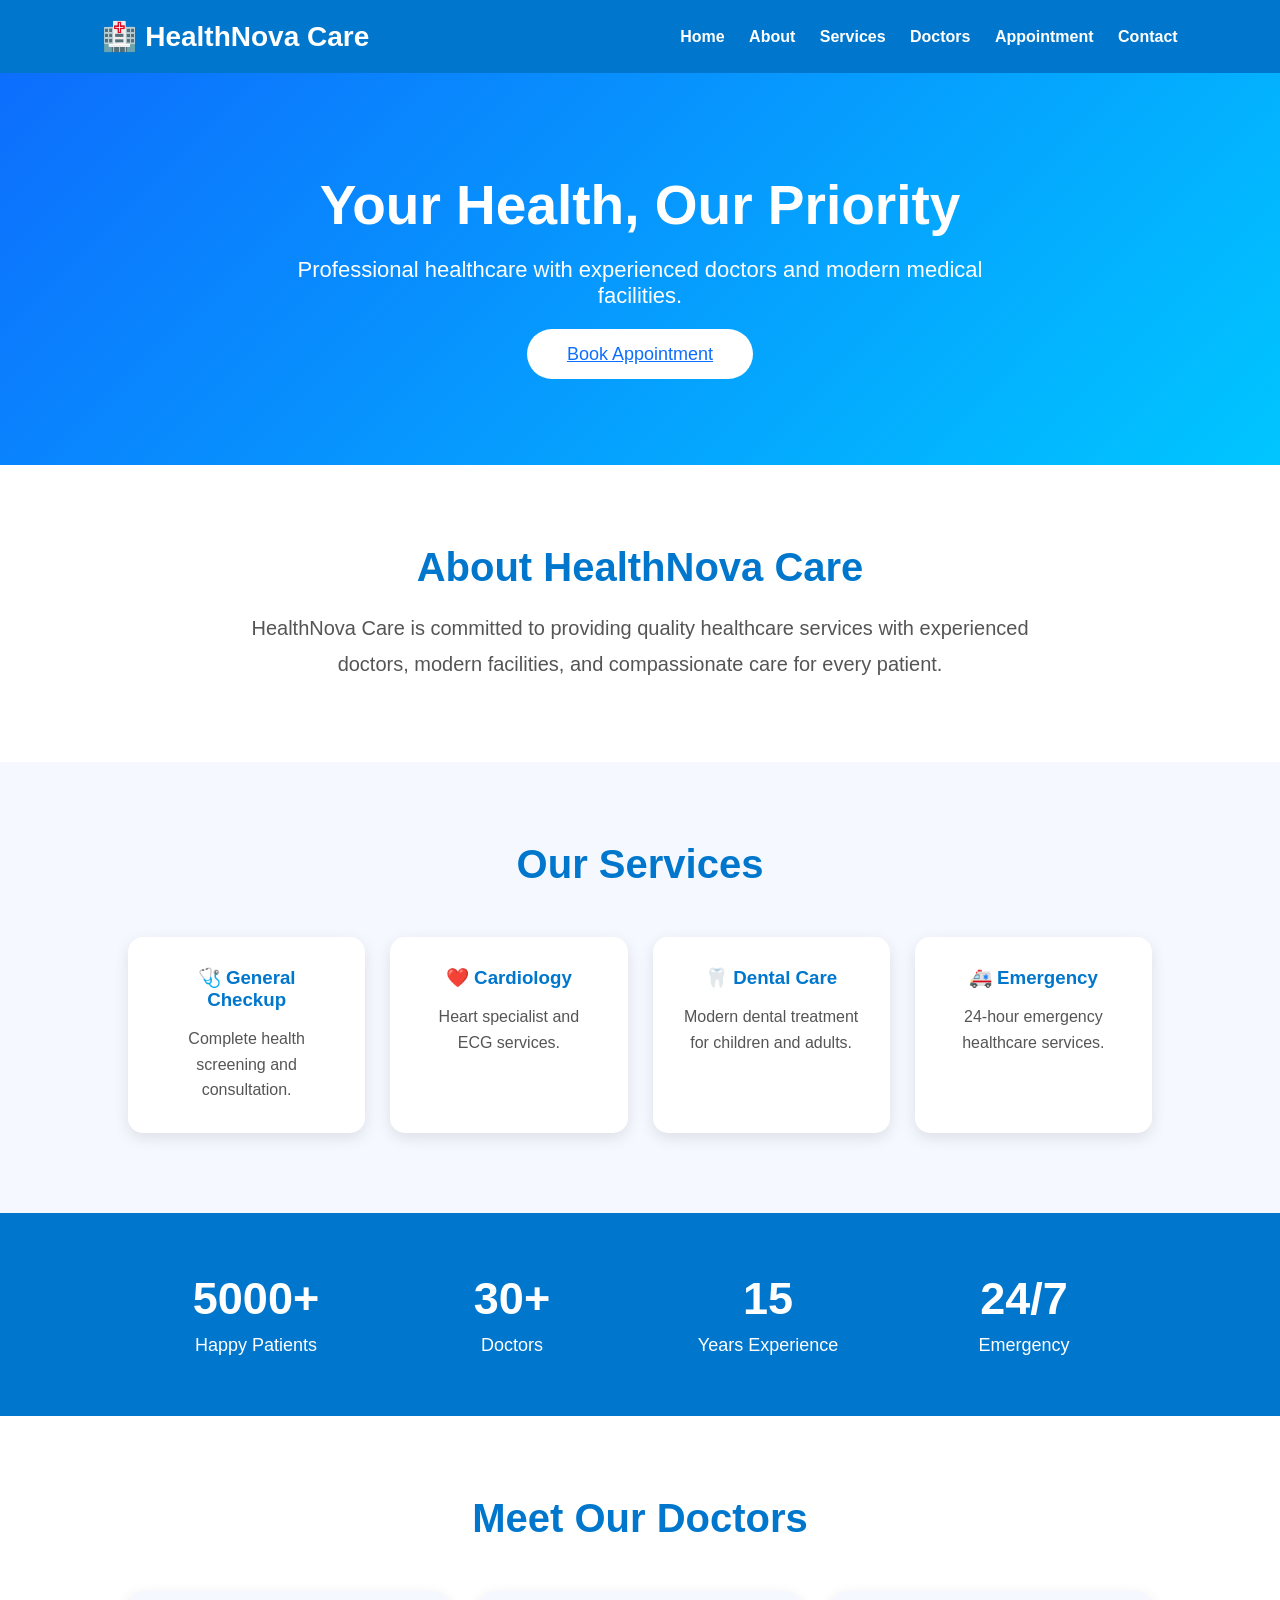
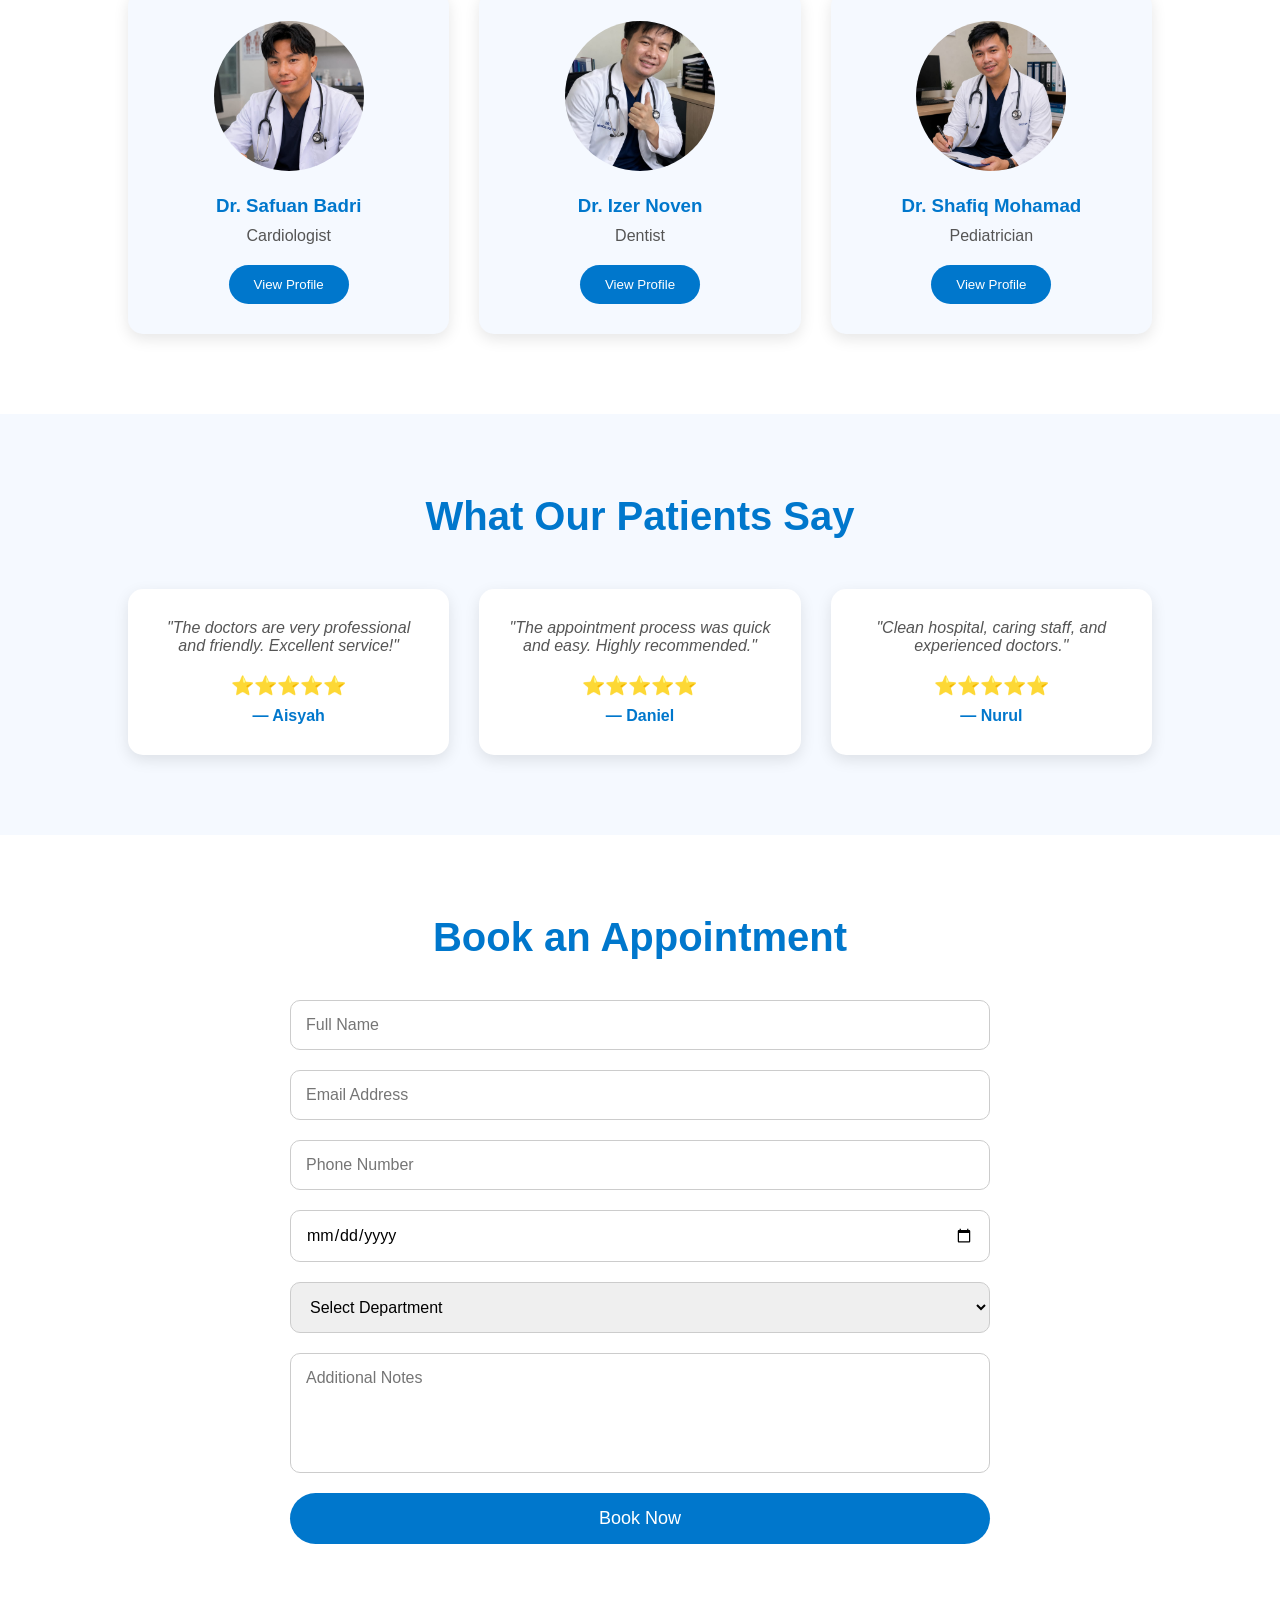
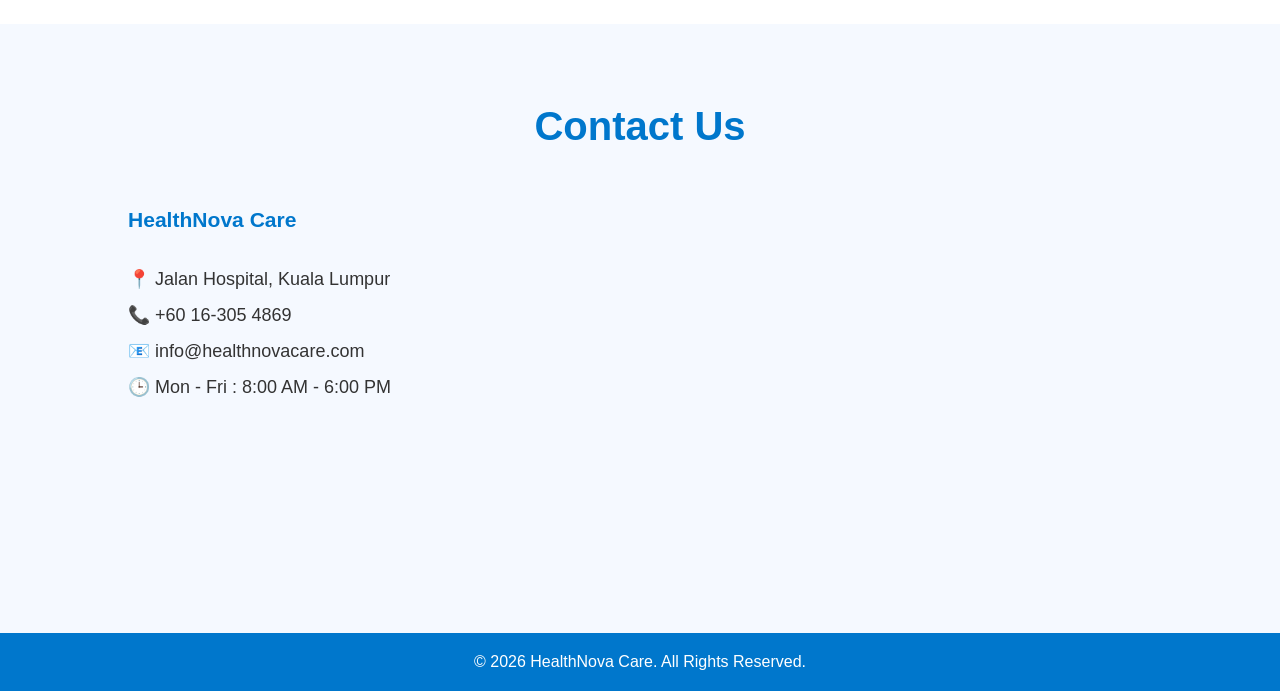
==== index.html @ f7b992b9 "First commit" ====
<!DOCTYPE html>
<html lang="en">
<head>
    <meta charset="UTF-8">
    <meta name="viewport" content="width=device-width, initial-scale=1.0">
    <title>HealthNova Care</title>

    <link rel="stylesheet" href="css/style.css">
</head>
<body>

<header>
    <div class="logo">
        🏥 <span>HealthNova Care</span>
    </div>

    <nav>
   <a href="#home">Home</a>
<a href="#about">About</a>
<a href="#services">Services</a>
<a href="#doctors">Doctors</a>
<a href="#appointment">Appointment</a>
<a href="#contact">Contact</a>
    </nav>
</header>

<section id="home" class="hero fade-in">
    <h1>Your Health, Our Priority</h1>

    <p>
        Professional healthcare with experienced doctors and modern medical facilities.
    </p>

    <a href="#appointment" class="hero-btn">
    Book Appointment
</a>
</section>
<section id="about" class="about fade-in">
    <h2>About HealthNova Care</h2>

    <p>
        HealthNova Care is committed to providing quality healthcare services
        with experienced doctors, modern facilities, and compassionate care
        for every patient.
    </p>
</section>
<section id="services" class="services fade=in">

    <h2>Our Services</h2>

    <div class="service-container">

        <div class="service-card">
            <h3>🩺 General Checkup</h3>
            <p>Complete health screening and consultation.</p>
        </div>

        <div class="service-card">
            <h3>❤️ Cardiology</h3>
            <p>Heart specialist and ECG services.</p>
        </div>

        <div class="service-card">
            <h3>🦷 Dental Care</h3>
            <p>Modern dental treatment for children and adults.</p>
        </div>

        <div class="service-card">
            <h3>🚑 Emergency</h3>
            <p>24-hour emergency healthcare services.</p>
        </div>

    </div>

</section>
<!-- Doctors Section -->
<section class="counter">

    <div>
        <h2>5000+</h2>
        <p>Happy Patients</p>
    </div>

    <div>
        <h2>30+</h2>
        <p>Doctors</p>
    </div>

    <div>
        <h2>15</h2>
        <p>Years Experience</p>
    </div>

    <div>
        <h2>24/7</h2>
        <p>Emergency</p>
    </div>

</section>
<section id="doctors" class="doctors fade-in">

    <h2>Meet Our Doctors</h2>

    <div class="doctor-container">

        <div class="doctor-card">
            <img src="images/doctor1.jpeg" alt="Doctor 1">
            <h3>Dr. Safuan Badri</h3>
            <p>Cardiologist</p>
            <button>View Profile</button>
        </div>

        <div class="doctor-card">
            <img src="images/doctor2.jpeg" alt="Doctor 2">
            <h3>Dr. Izer Noven</h3>
            <p>Dentist</p>
            <button>View Profile</button>
        </div>

        <div class="doctor-card">
            <img src="images/doctor3.jpeg" alt="Doctor 3">
            <h3>Dr. Shafiq Mohamad</h3>
            <p>Pediatrician</p>
            <button>View Profile</button>
        </div>

    </div>

</section>
<section class="testimonials fade-in">

    <h2>What Our Patients Say</h2>

    <div class="testimonial-container">

        <div class="testimonial-card">
            <p>"The doctors are very professional and friendly. Excellent service!"</p>
            <h3>⭐⭐⭐⭐⭐</h3>
            <h4>— Aisyah</h4>
        </div>

        <div class="testimonial-card">
            <p>"The appointment process was quick and easy. Highly recommended."</p>
            <h3>⭐⭐⭐⭐⭐</h3>
            <h4>— Daniel</h4>
        </div>

        <div class="testimonial-card">
            <p>"Clean hospital, caring staff, and experienced doctors."</p>
            <h3>⭐⭐⭐⭐⭐</h3>
            <h4>— Nurul</h4>
        </div>

    </div>

</section>
<section id="appointment" class="appointment fade-in">

    <h2>Book an Appointment</h2>

    <form class="appointment-form">

        <input type="text" placeholder="Full Name" required>

        <input type="email" placeholder="Email Address" required>

        <input type="tel" placeholder="Phone Number" required>

        <input type="date" required>

        <select required>
            <option>Select Department</option>
            <option>Cardiology</option>
            <option>Dental</option>
            <option>Pediatrics</option>
            <option>Emergency</option>
        </select>

        <textarea placeholder="Additional Notes"></textarea>

        <button type="submit">Book Now</button>

    </form>

</section>
<section id="contact" class="contact fade-in">

    <h2>Contact Us</h2>

    <div class="contact-container">

        <div class="contact-info">
            <h3>HealthNova Care</h3>

            <p>📍 Jalan Hospital, Kuala Lumpur</p>

            <p>📞 +60 16-305 4869</p>

            <p>📧 info@healthnovacare.com</p>

            <p>🕒 Mon - Fri : 8:00 AM - 6:00 PM</p>
        </div>

        <div class="contact-map">

            <iframe
            src="https://www.google.com/maps?q=Hospital+Kuala+Lumpur&output=embed"
            width="100%"
            height="300"
            style="border:0;"
            allowfullscreen=""
            loading="lazy">
            </iframe>

        </div>

    </div>

</section>
<footer>
    <p>&copy; 2026 HealthNova Care. All Rights Reserved.</p>
</footer>
<button id="topBtn" onclick="topFunction()">↑</button>
<script src="js/script.js"></script>

</body>
</html>
---- css/style.css ----
*{
    margin:0;
    padding:0;
    box-sizing:border-box;
    font-family:Arial, Helvetica, sans-serif;
}

body{
    background:#f5f9ff;
    color:#333;
}

header{
    background:#0077cc;
    color:white;
    display:flex;
    justify-content:space-between;
    align-items:center;
    padding:20px 8%;
    position:sticky;
    top:0;
}

.logo{
    font-size:28px;
    font-weight:bold;
}

nav a{
    color:white;
    text-decoration:none;
    margin-left:20px;
    font-weight:bold;
    transition:.3s;
}

nav a:hover{
    color:#ffe082;
}

.hero{
    text-align:center;
    padding:100px 20px;
    background:linear-gradient(135deg,#0d6efd,#00c6ff);
    color:white;
}

.hero h1{
    font-size:55px;
    margin-bottom:20px;
}

.hero p{
    font-size:22px;
    max-width:700px;
    margin:auto;
    margin-bottom:35px;
}

.hero-btn{
    padding:15px 40px;
    border:none;
    border-radius:50px;
    background:white;
    color:#0d6efd;
    font-size:18px;
    cursor:pointer;
    transition:.3s;
}

.hero-btn:hover{
    background:#ffe082;
}

.about{
    padding:80px 10%;
    text-align:center;
    background:#fff;
}

.about h2{
    font-size:40px;
    color:#0077cc;
    margin-bottom:20px;
}

.about p{
    font-size:20px;
    max-width:800px;
    margin:auto;
    line-height:1.8;
    color:#555;
}
/* Services Section */
.services{
    padding:80px 10%;
    background:#f5f9ff;
    text-align:center;
}

.services h2{
    font-size:40px;
    color:#0077cc;
    margin-bottom:50px;
}

.service-container{
    display:grid;
    grid-template-columns: repeat(4, 1fr);
    gap:25px;
}

.service-card{
    background:white;
    padding:30px;
    border-radius:15px;
    box-shadow:0 5px 15px rgba(0,0,0,0.1);
    transition:.3s;
}

.service-card:hover{
    transform:translateY(-10px);
}

.service-card h3{
    color:#0077cc;
    margin-bottom:15px;
}

.service-card p{
    color:#555;
    line-height:1.6;
}
/* Doctors Section */

.doctors{
    padding:80px 10%;
    background:white;
    text-align:center;
}

.doctors h2{
    font-size:40px;
    color:#0077cc;
    margin-bottom:50px;
}

.doctor-container{
    display:grid;
    grid-template-columns:repeat(auto-fit,minmax(280px,1fr));
    gap:30px;
}

.doctor-card{
    background:#f5f9ff;
    padding:30px;
    border-radius:15px;
    box-shadow:0 5px 15px rgba(0,0,0,0.1);
    transition:.3s;
}

.doctor-card:hover{
    transform:translateY(-10px);
}

.doctor-card img{
    width:150px;
    height:150px;
    border-radius:50%;
    object-fit:cover;
    margin-bottom:20px;
}

.doctor-card h3{
    color:#0077cc;
    margin-bottom:10px;
}

.doctor-card p{
    color:#555;
    margin-bottom:20px;
}

.doctor-card button{
    background:#0077cc;
    color:white;
    border:none;
    padding:12px 25px;
    border-radius:30px;
    cursor:pointer;
}

.doctor-card button:hover{
    background:#005fa3;
}
/* Appointment Section */

.appointment{
    padding:80px 10%;
    background:#ffffff;
    text-align:center;
}

.appointment h2{
    font-size:40px;
    color:#0077cc;
    margin-bottom:40px;
}

.appointment-form{
    max-width:700px;
    margin:auto;
    display:flex;
    flex-direction:column;
    gap:20px;
}

.appointment-form input,
.appointment-form select,
.appointment-form textarea{
    padding:15px;
    border:1px solid #ccc;
    border-radius:10px;
    font-size:16px;
}

.appointment-form textarea{
    height:120px;
    resize:none;
}

.appointment-form button{
    background:#0077cc;
    color:white;
    border:none;
    padding:15px;
    font-size:18px;
    border-radius:30px;
    cursor:pointer;
    transition:.3s;
}

.appointment-form button:hover{
    background:#005fa3;
}
/* Contact Section */

.contact{
    padding:80px 10%;
    background:#f5f9ff;
}

.contact h2{
    text-align:center;
    font-size:40px;
    color:#0077cc;
    margin-bottom:50px;
}

.contact-container{
    display:grid;
    grid-template-columns:1fr 1fr;
    gap:40px;
}

.contact-info{
    font-size:18px;
    line-height:2;
}

.contact-info h3{
    color:#0077cc;
    margin-bottom:20px;
}

.contact-map iframe{
    border-radius:15px;
    width:100%;
    height:350px;
}
/* Footer */

footer{
    background:#0077cc;
    color:white;
    text-align:center;
    padding:20px;
    font-size:16px;
}
/* Back To Top */

#topBtn{
    display:none;
    position:fixed;
    bottom:20px;
    right:20px;
    z-index:99;
    border:none;
    outline:none;
    background:#0077cc;
    color:white;
    cursor:pointer;
    padding:15px 18px;
    border-radius:50%;
    font-size:22px;
    box-shadow:0 5px 15px rgba(0,0,0,.3);
}

#topBtn:hover{
    background:#005fa3;
}
/* Fade Animation */
.fade-in{
    opacity:0;
    transform:translateY(50px);
    transition:all 1s ease;
}

.fade-in.show{
    opacity:1;
    transform:translateY(0);
}
/* Counter */
.counter{
    display:grid;
    grid-template-columns:repeat(4,1fr);
    background:#0077cc;
    color:white;
    padding:60px 10%;
    text-align:center;
}

.counter h2{
    font-size:45px;
    margin-bottom:10px;
}

.counter p{
    font-size:18px;
}
.counter div{
    transition:0.3s;
}

.counter div:hover{
    transform:translateY(-10px);
}
/* Testimonials */

.testimonials{
    padding:80px 10%;
    text-align:center;
    background:#f5f9ff;
}

.testimonials h2{
    font-size:40px;
    color:#0077cc;
    margin-bottom:50px;
}

.testimonial-container{
    display:grid;
    grid-template-columns:repeat(auto-fit,minmax(280px,1fr));
    gap:30px;
}

.testimonial-card{
    background:white;
    padding:30px;
    border-radius:15px;
    box-shadow:0 5px 15px rgba(0,0,0,.1);
    transition:.3s;
}

.testimonial-card:hover{
    transform:translateY(-10px);
}

.testimonial-card p{
    color:#555;
    font-style:italic;
    margin-bottom:20px;
}

.testimonial-card h3{
    color:#f4b400;
    margin-bottom:10px;
}

.testimonial-card h4{
    color:#0077cc;
}
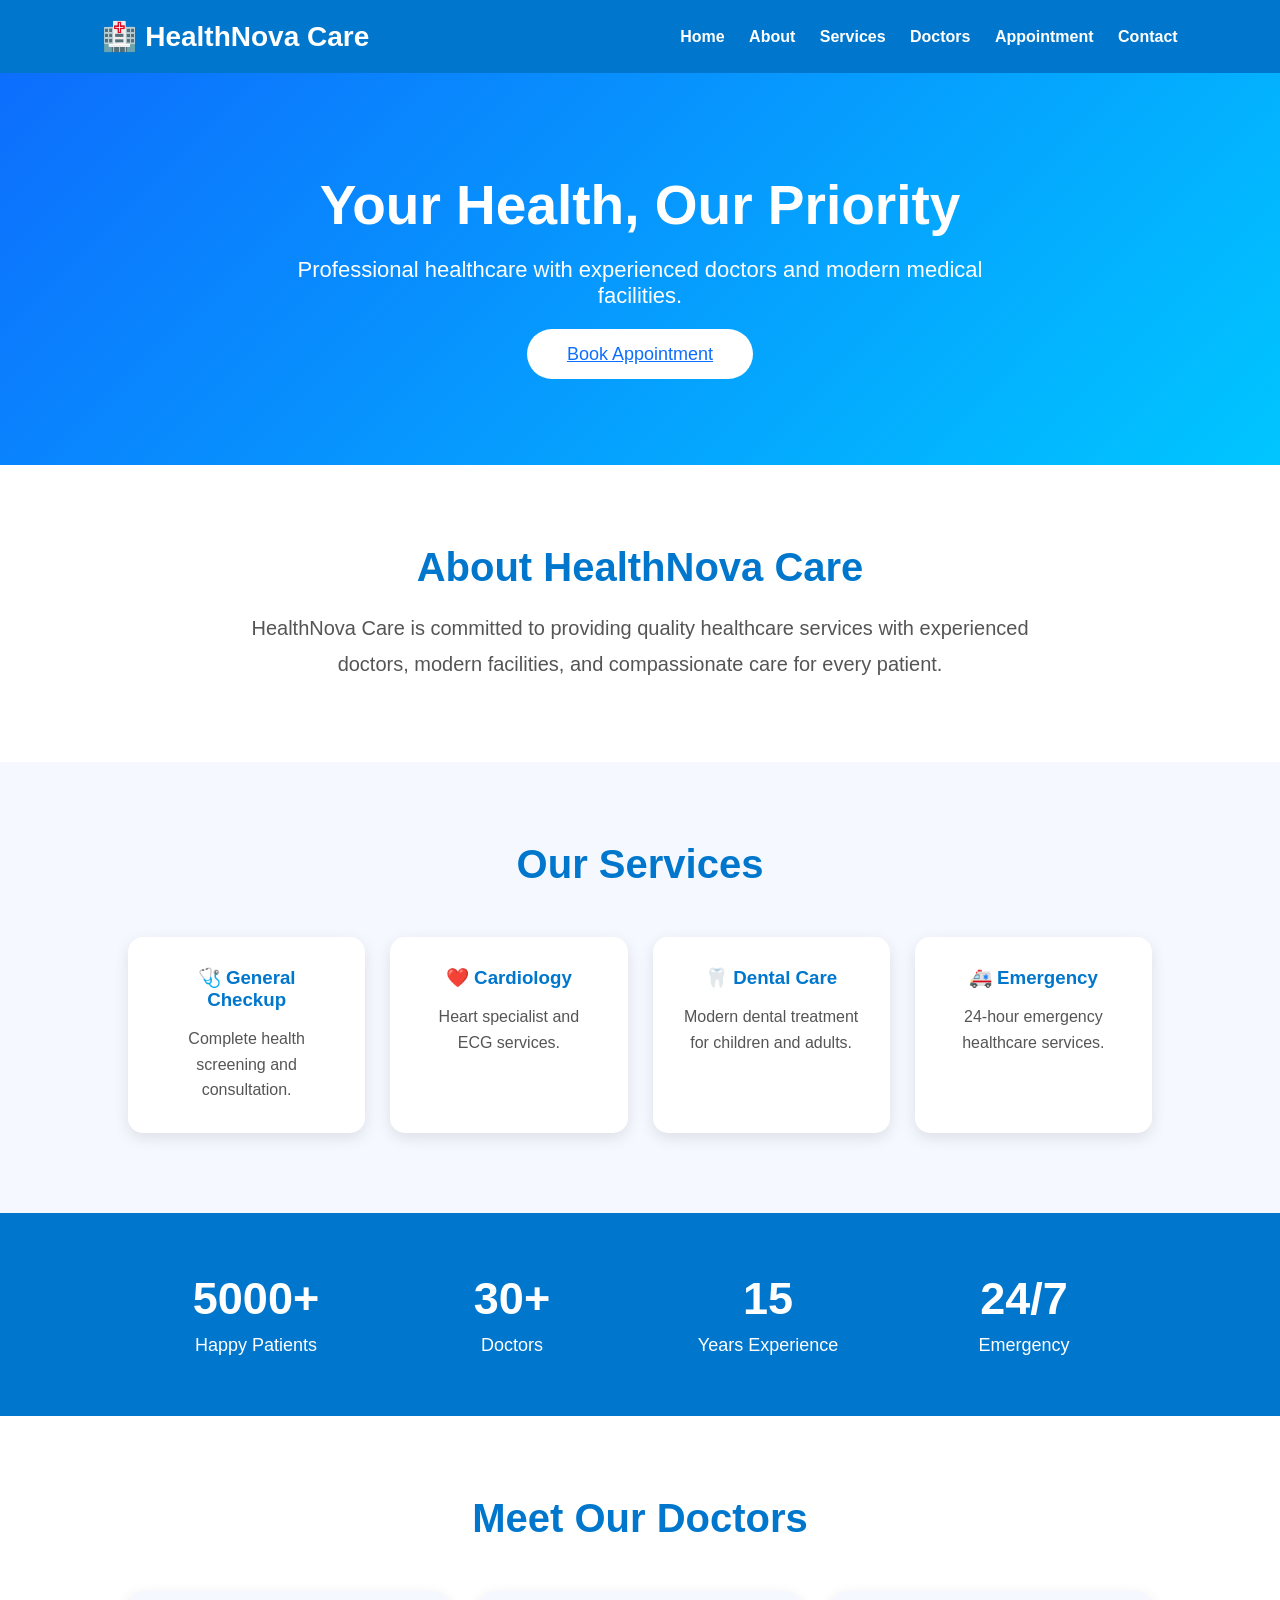
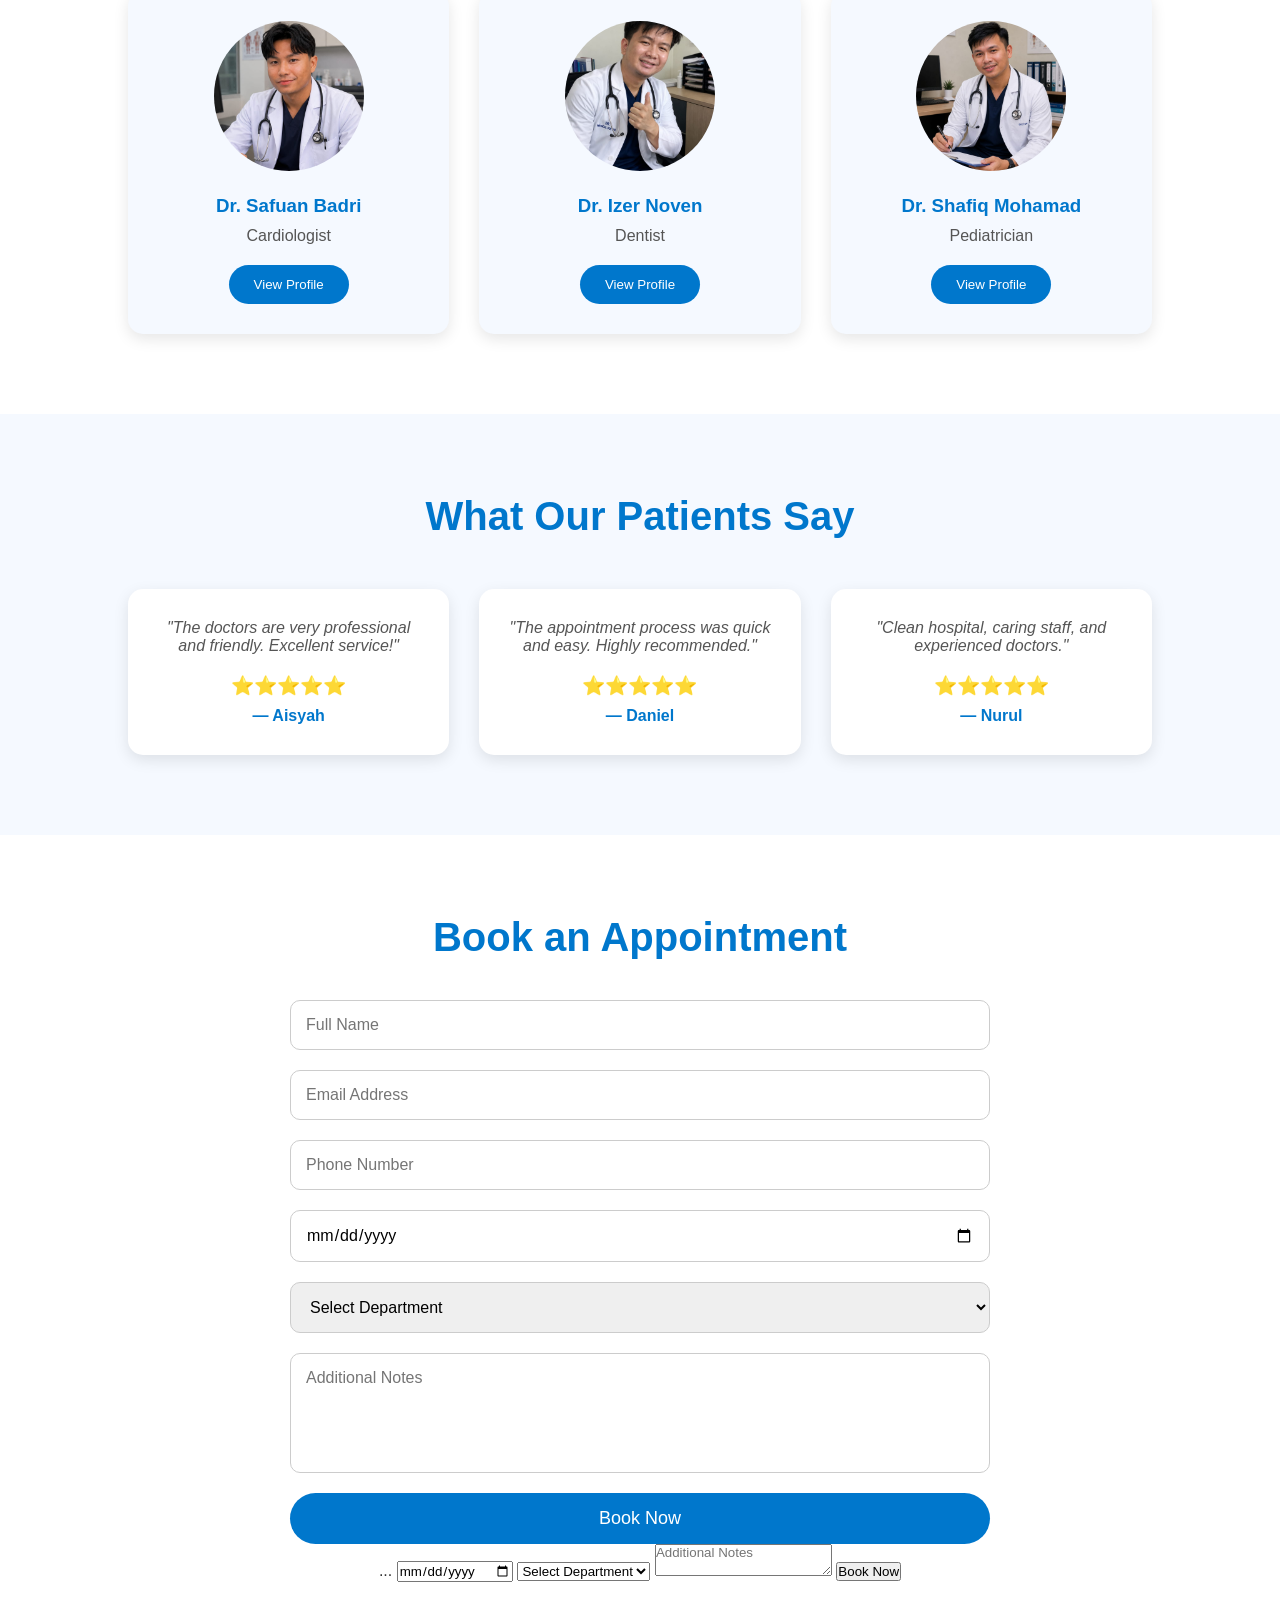
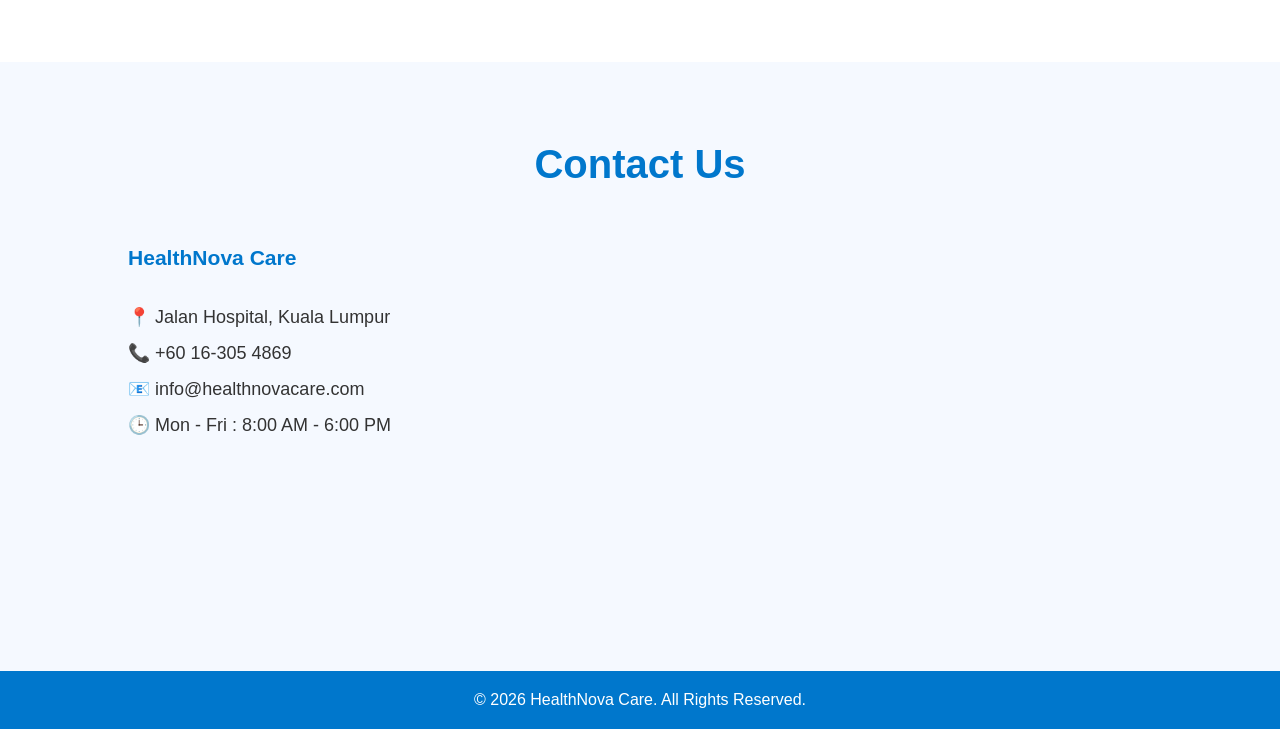
==== commit 4ff2c1bf: "Add Web3Forms" ====
--- a/index.html
+++ b/index.html
@@ -158,13 +158,33 @@
 
     <h2>Book an Appointment</h2>
 
-    <form class="appointment-form">
-
-        <input type="text" placeholder="Full Name" required>
-
-        <input type="email" placeholder="Email Address" required>
-
-        <input type="tel" placeholder="Phone Number" required>
+<form class="appointment-form" action="https://api.web3forms.com/submit" method="POST">
+
+    <!-- Web3Forms Access Key -->
+    <input type="hidden" name="access_key" value="ce529780-90cf-461e-9947-9871ce0151ef">
+
+    <input type="text" name="name" placeholder="Full Name" required>
+
+    <input type="email" name="email" placeholder="Email Address" required>
+
+    <input type="tel" name="phone" placeholder="Phone Number" required>
+
+    <input type="date" name="date" required>
+
+    <select name="department" required>
+        <option value="">Select Department</option>
+        <option value="Cardiology">Cardiology</option>
+        <option value="Dental">Dental</option>
+        <option value="Pediatrics">Pediatrics</option>
+        <option value="Emergency">Emergency</option>
+    </select>
+
+    <textarea name="notes" placeholder="Additional Notes"></textarea>
+
+    <button type="submit">Book Now</button>
+
+</form>
+...
 
         <input type="date" required>
 
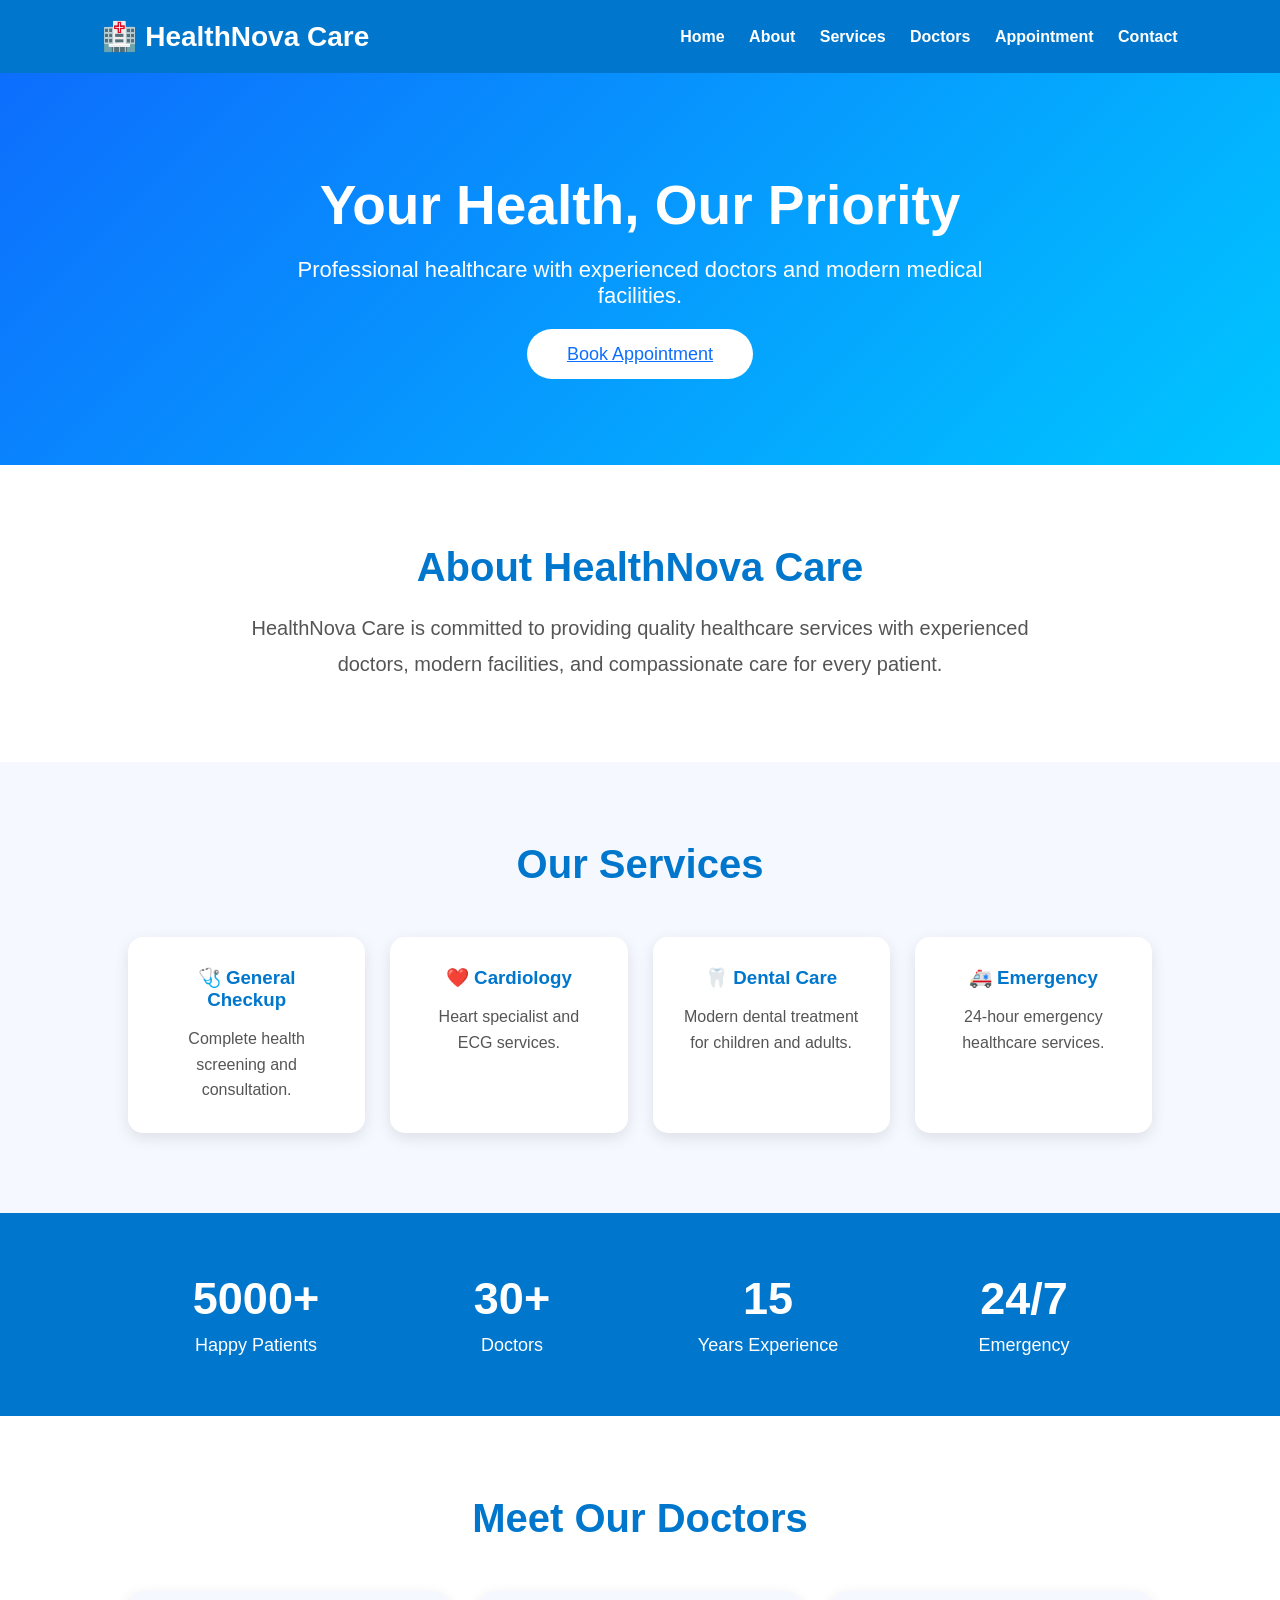
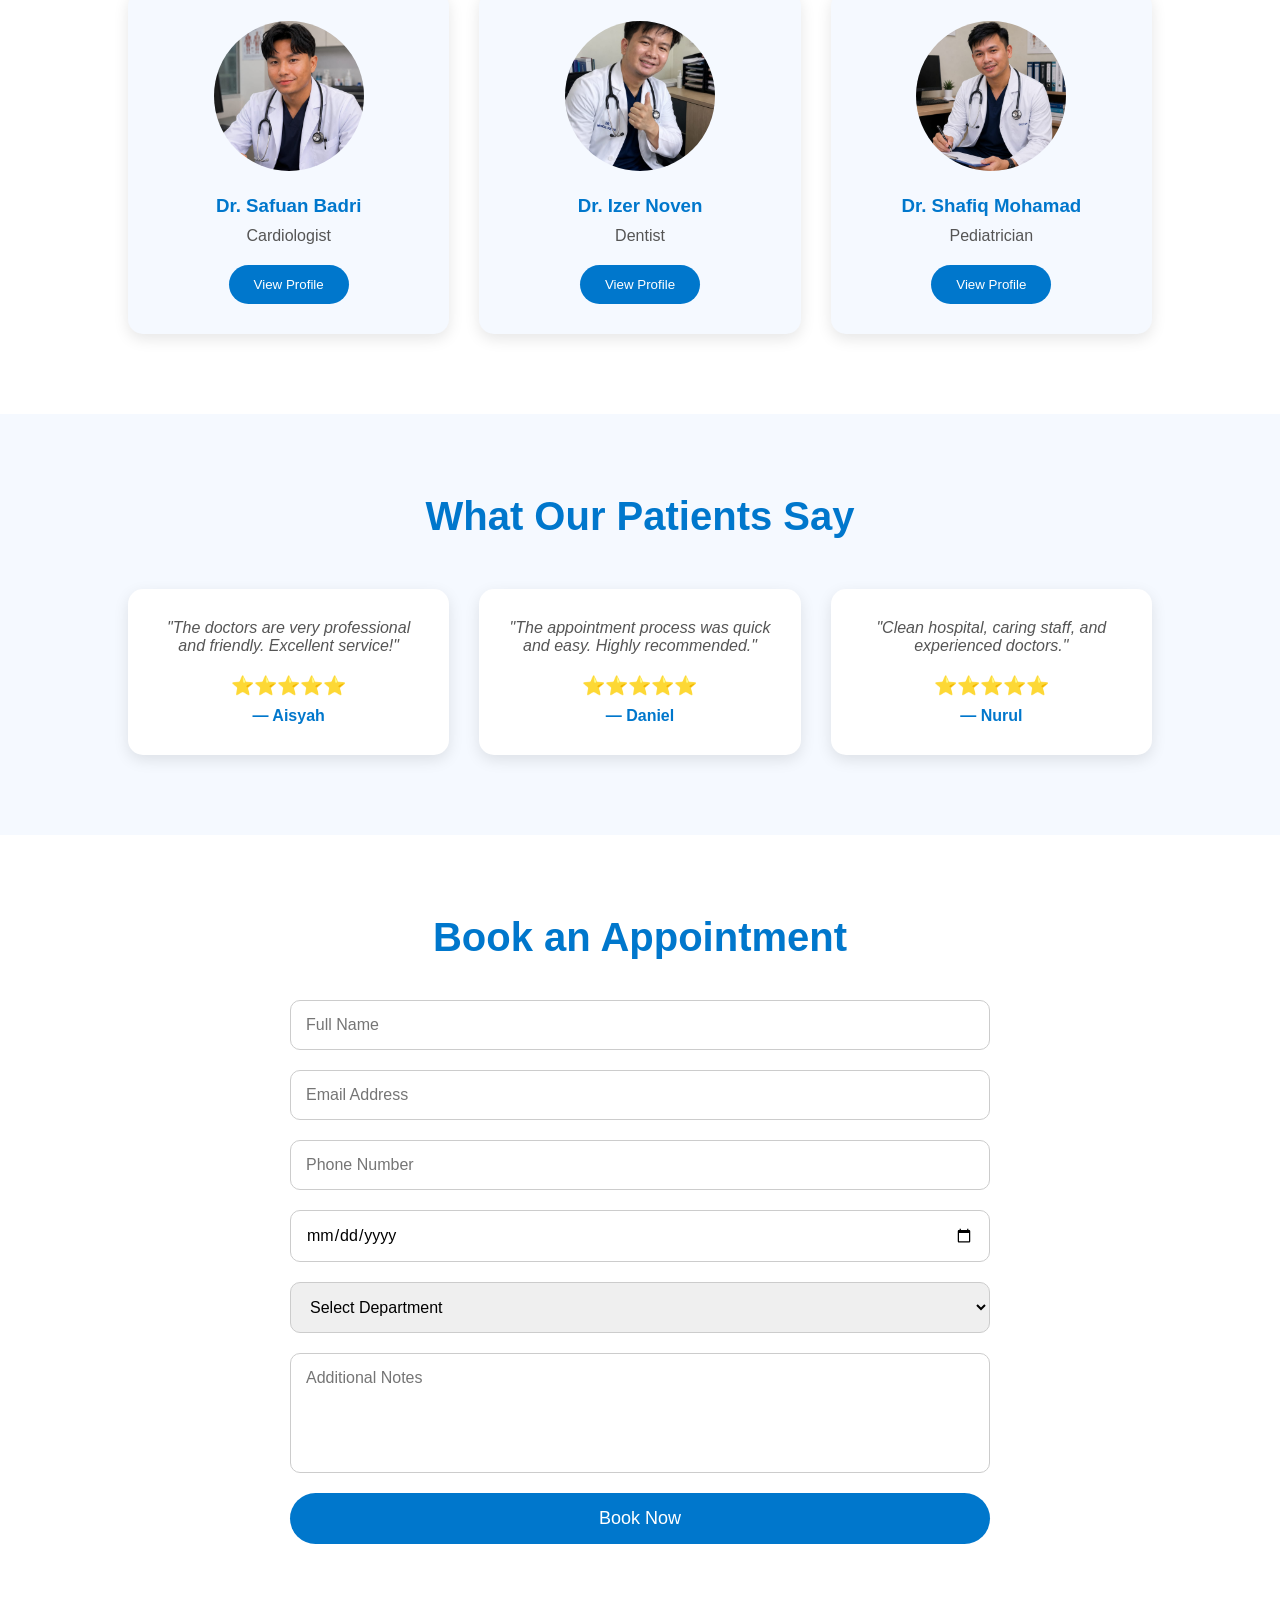
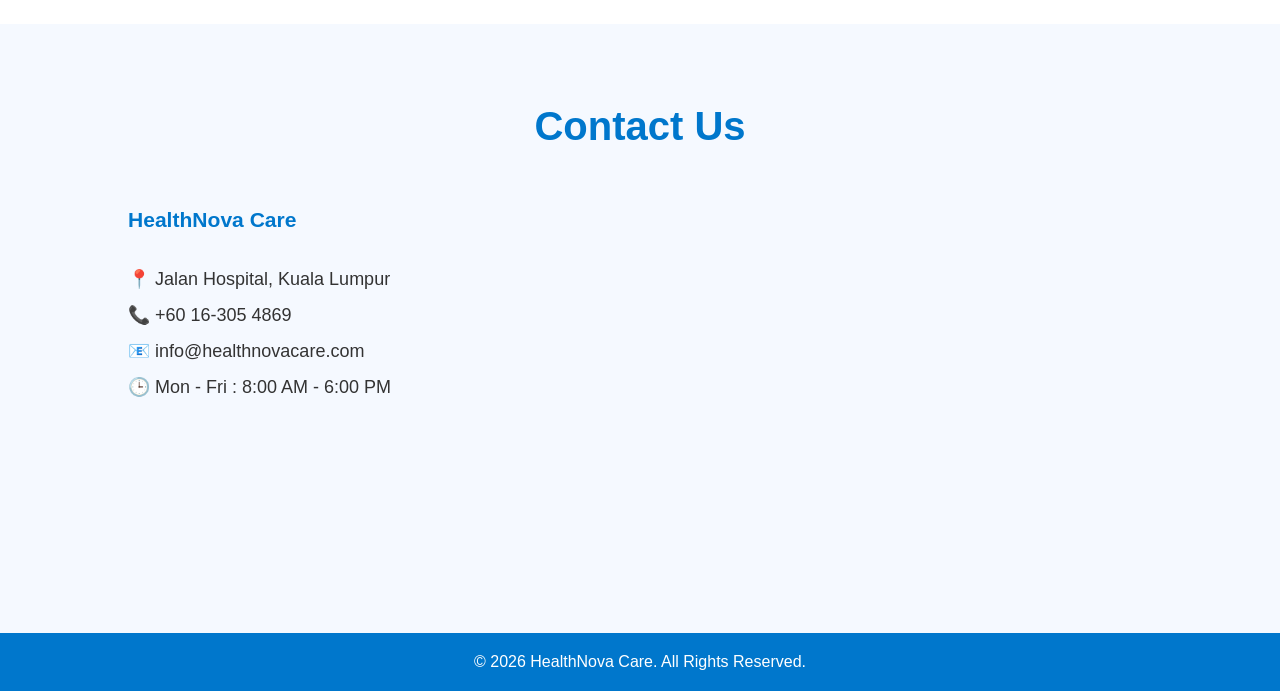
==== commit c67293c2: "Fix Web3Forms" ====
--- a/index.html
+++ b/index.html
@@ -184,23 +184,7 @@
     <button type="submit">Book Now</button>
 
 </form>
-...
-
-        <input type="date" required>
-
-        <select required>
-            <option>Select Department</option>
-            <option>Cardiology</option>
-            <option>Dental</option>
-            <option>Pediatrics</option>
-            <option>Emergency</option>
-        </select>
-
-        <textarea placeholder="Additional Notes"></textarea>
-
-        <button type="submit">Book Now</button>
-
-    </form>
+
 
 </section>
 <section id="contact" class="contact fade-in">
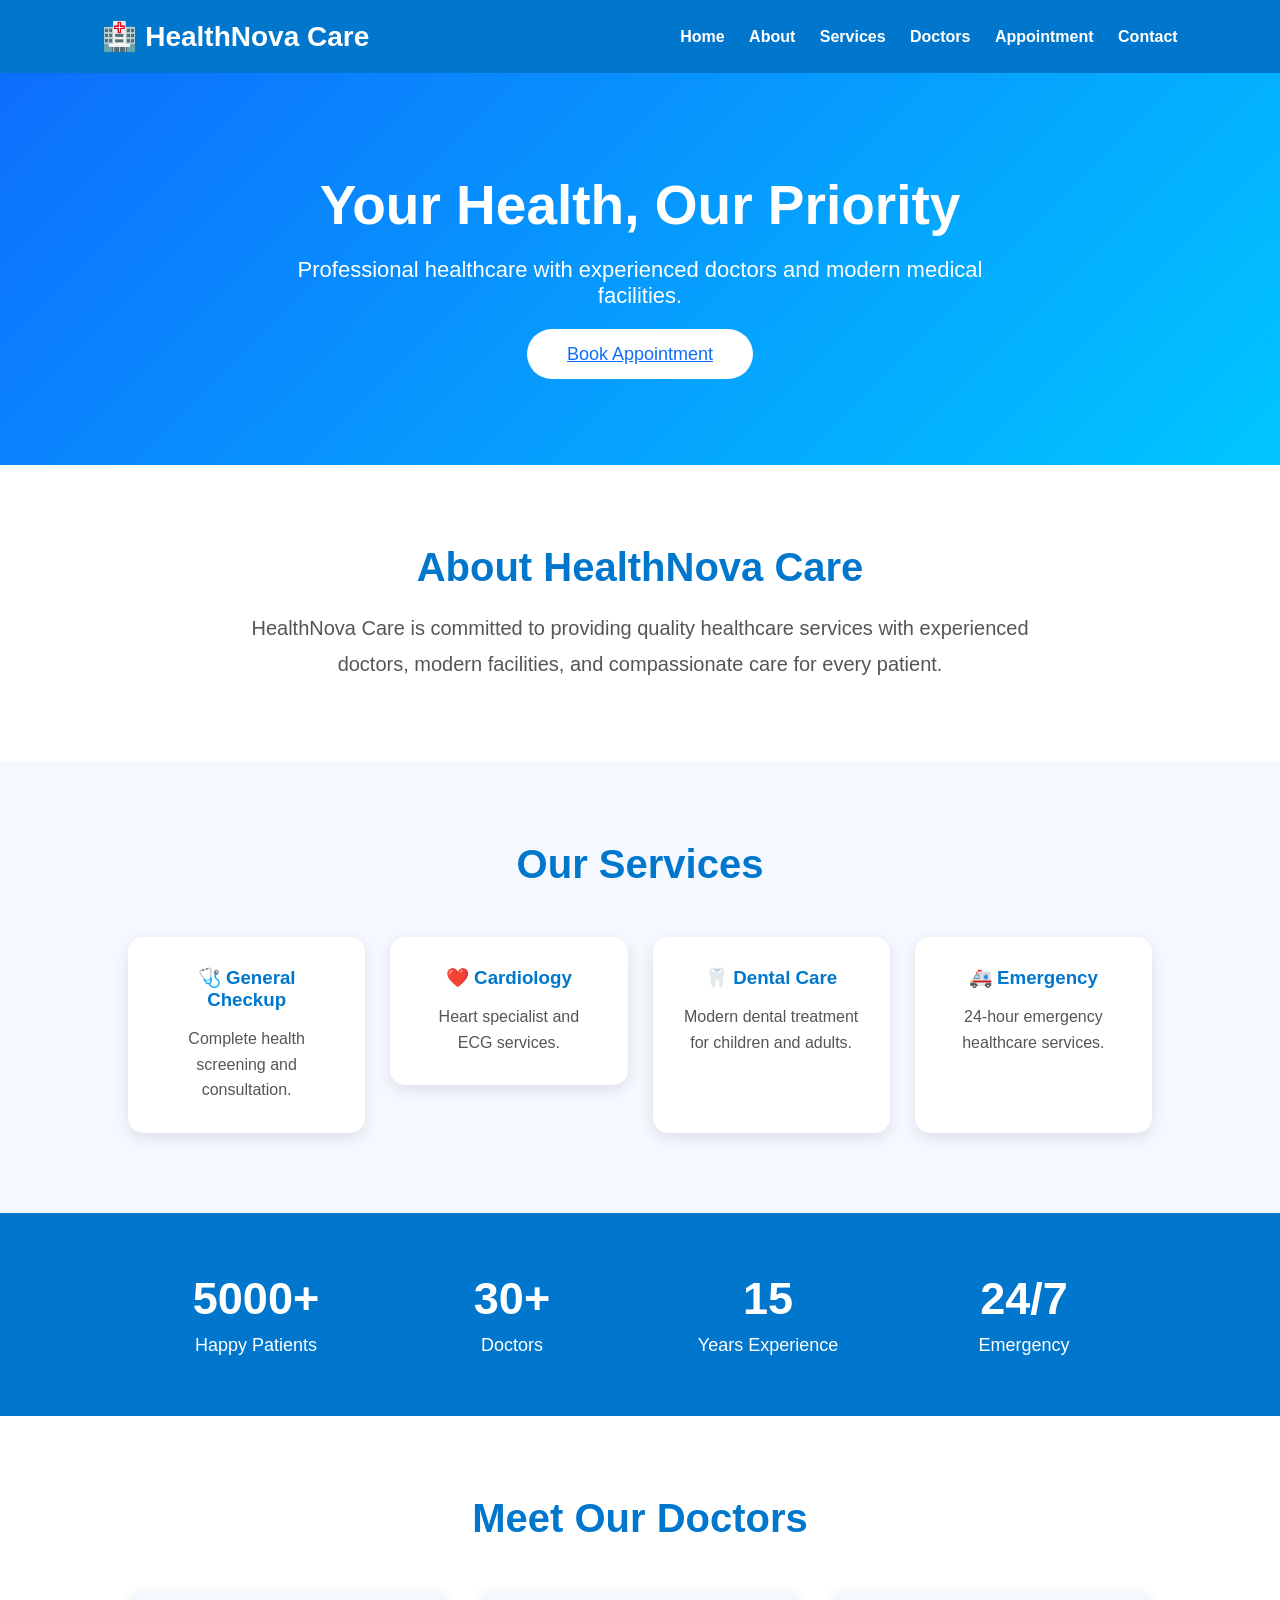
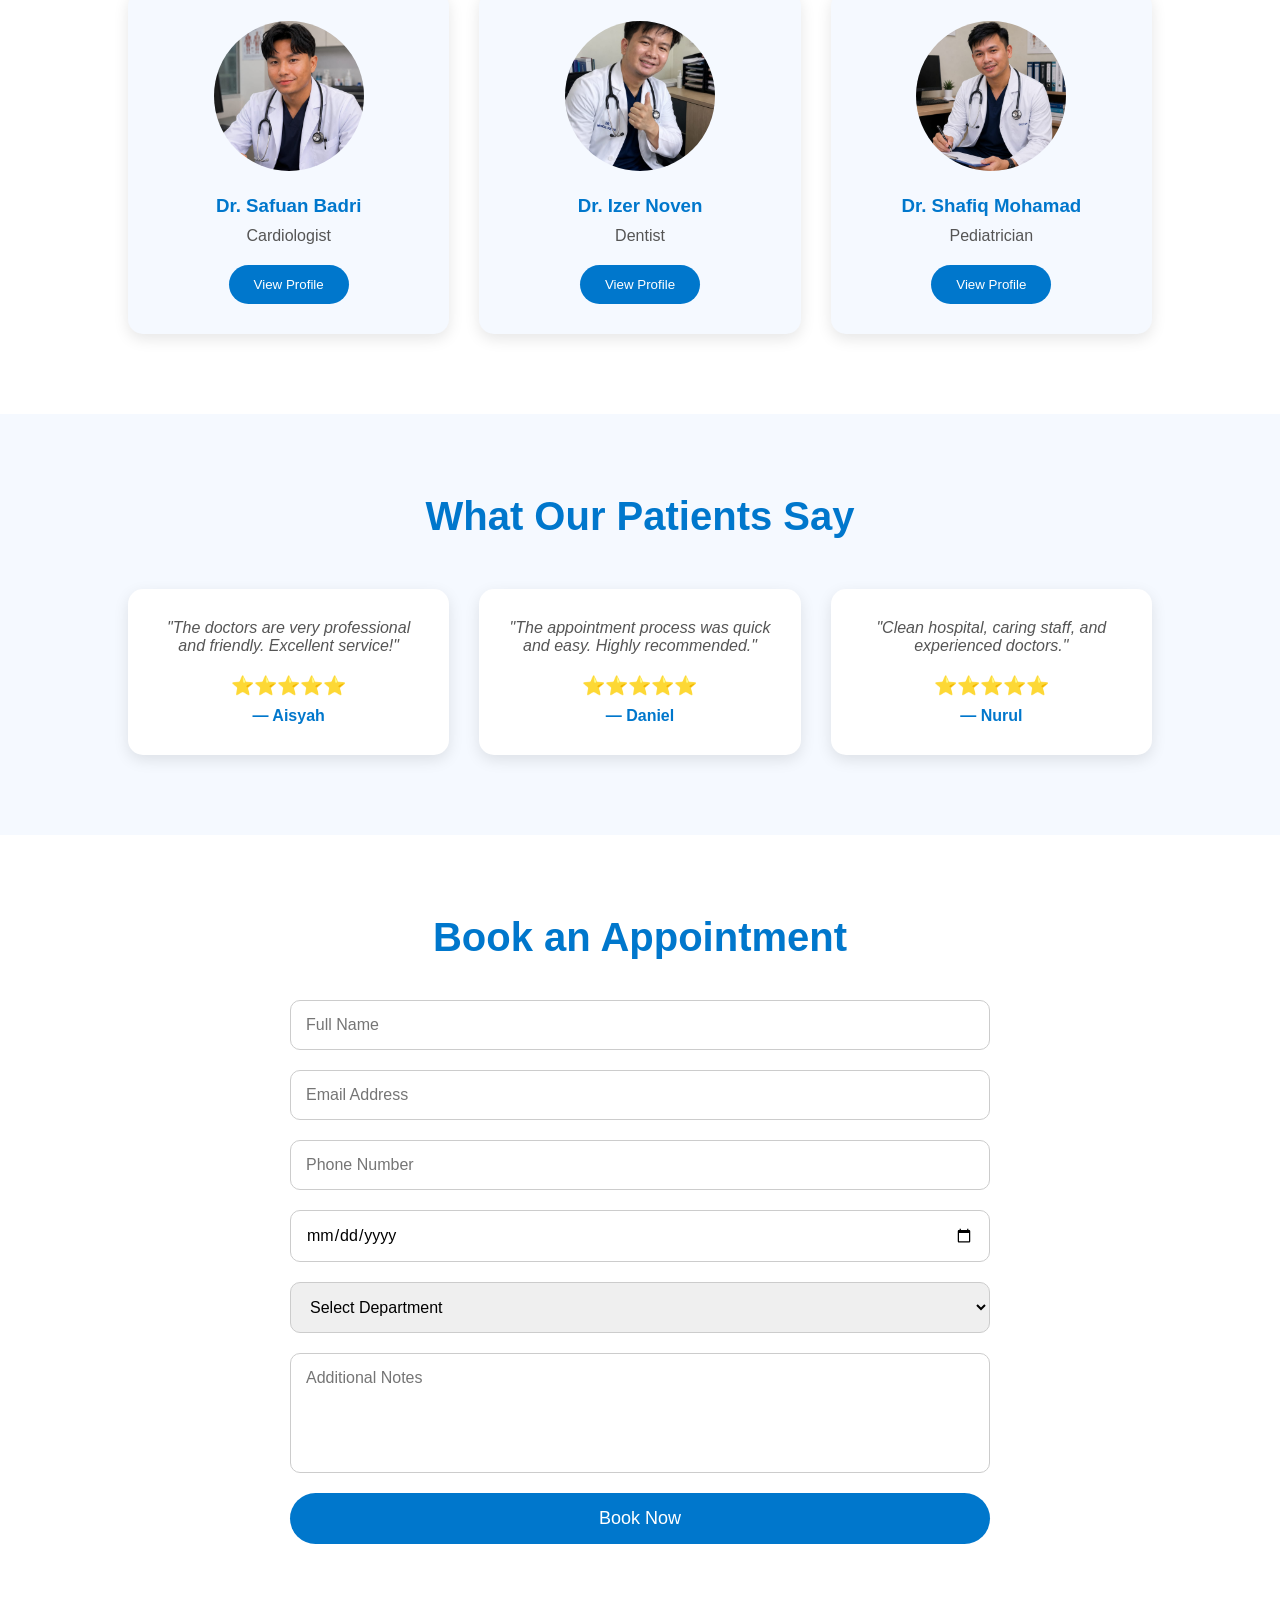
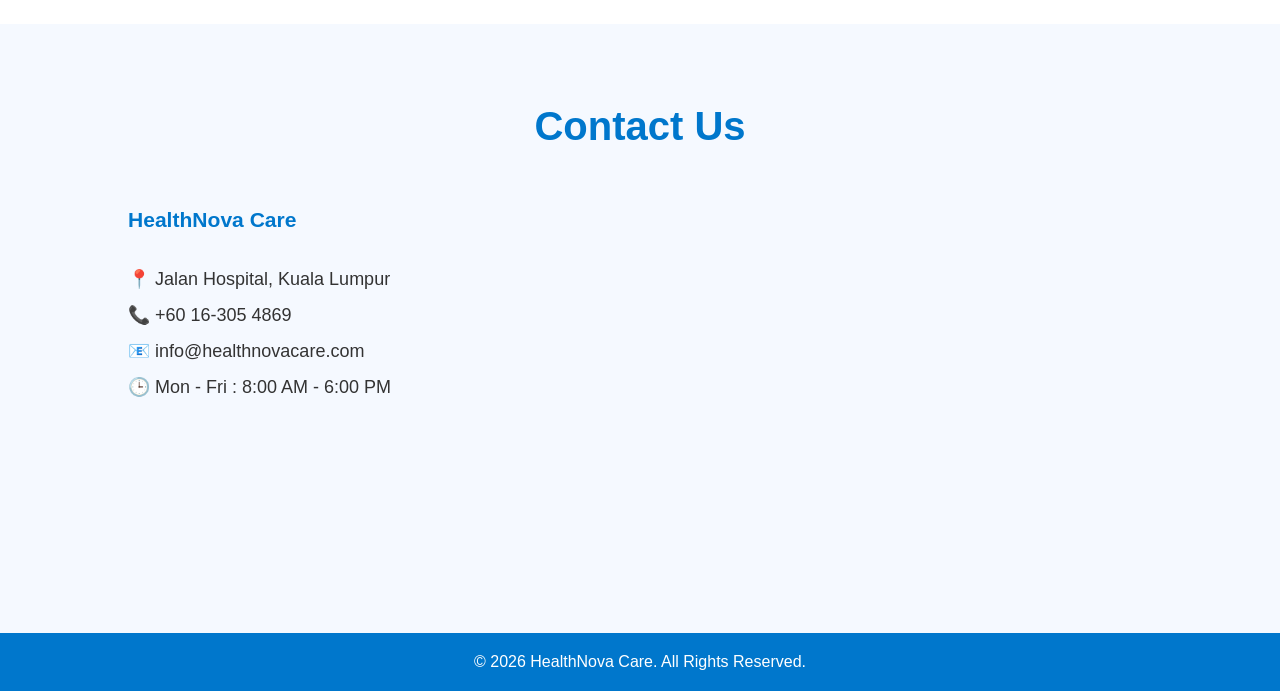
==== commit 7c785fc4: "Add cardiology link" ====
--- a/index.html
+++ b/index.html
@@ -55,10 +55,12 @@
             <p>Complete health screening and consultation.</p>
         </div>
 
-        <div class="service-card">
-            <h3>❤️ Cardiology</h3>
-            <p>Heart specialist and ECG services.</p>
-        </div>
+        <a href="cardiology.html" style="text-decoration: none; color: inherit;">
+    <div class="service-card">
+        <h3>❤️ Cardiology</h3>
+        <p>Heart specialist and ECG services.</p>
+    </div>
+</a>
 
         <div class="service-card">
             <h3>🦷 Dental Care</h3>
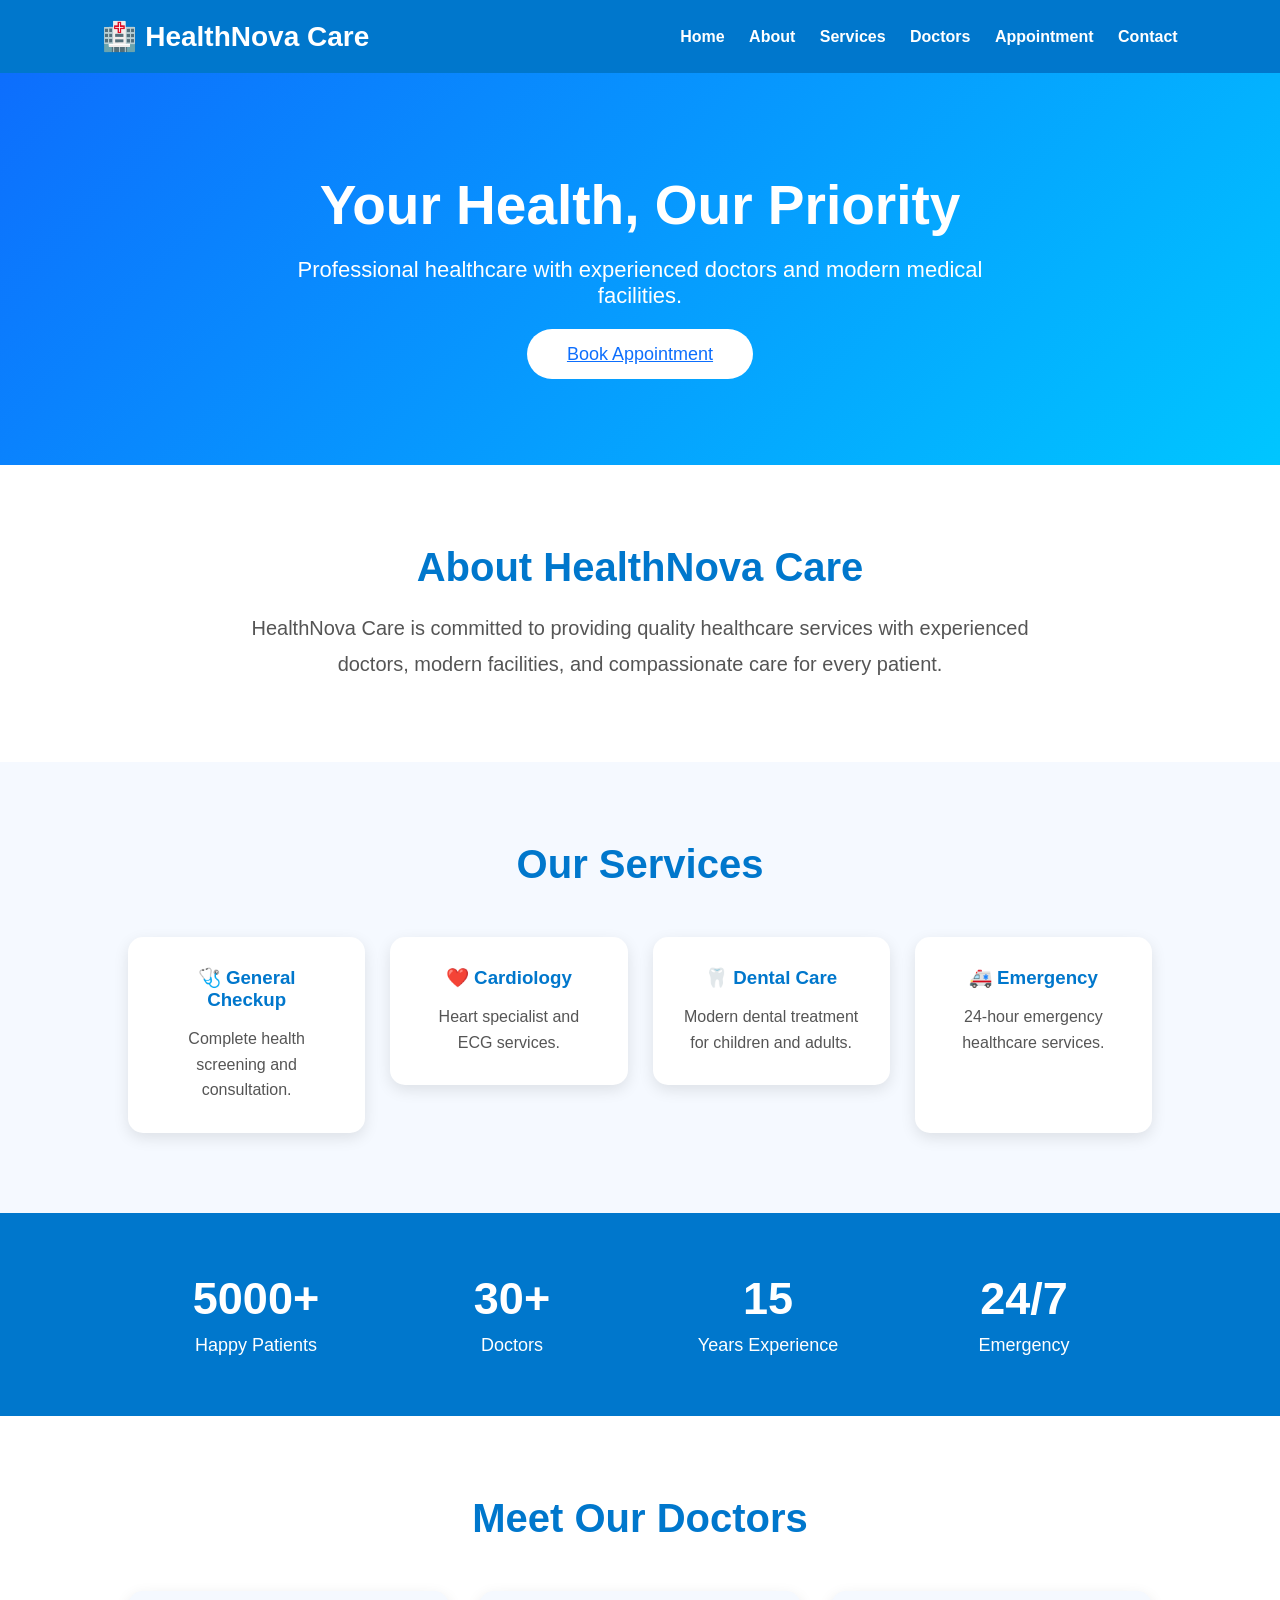
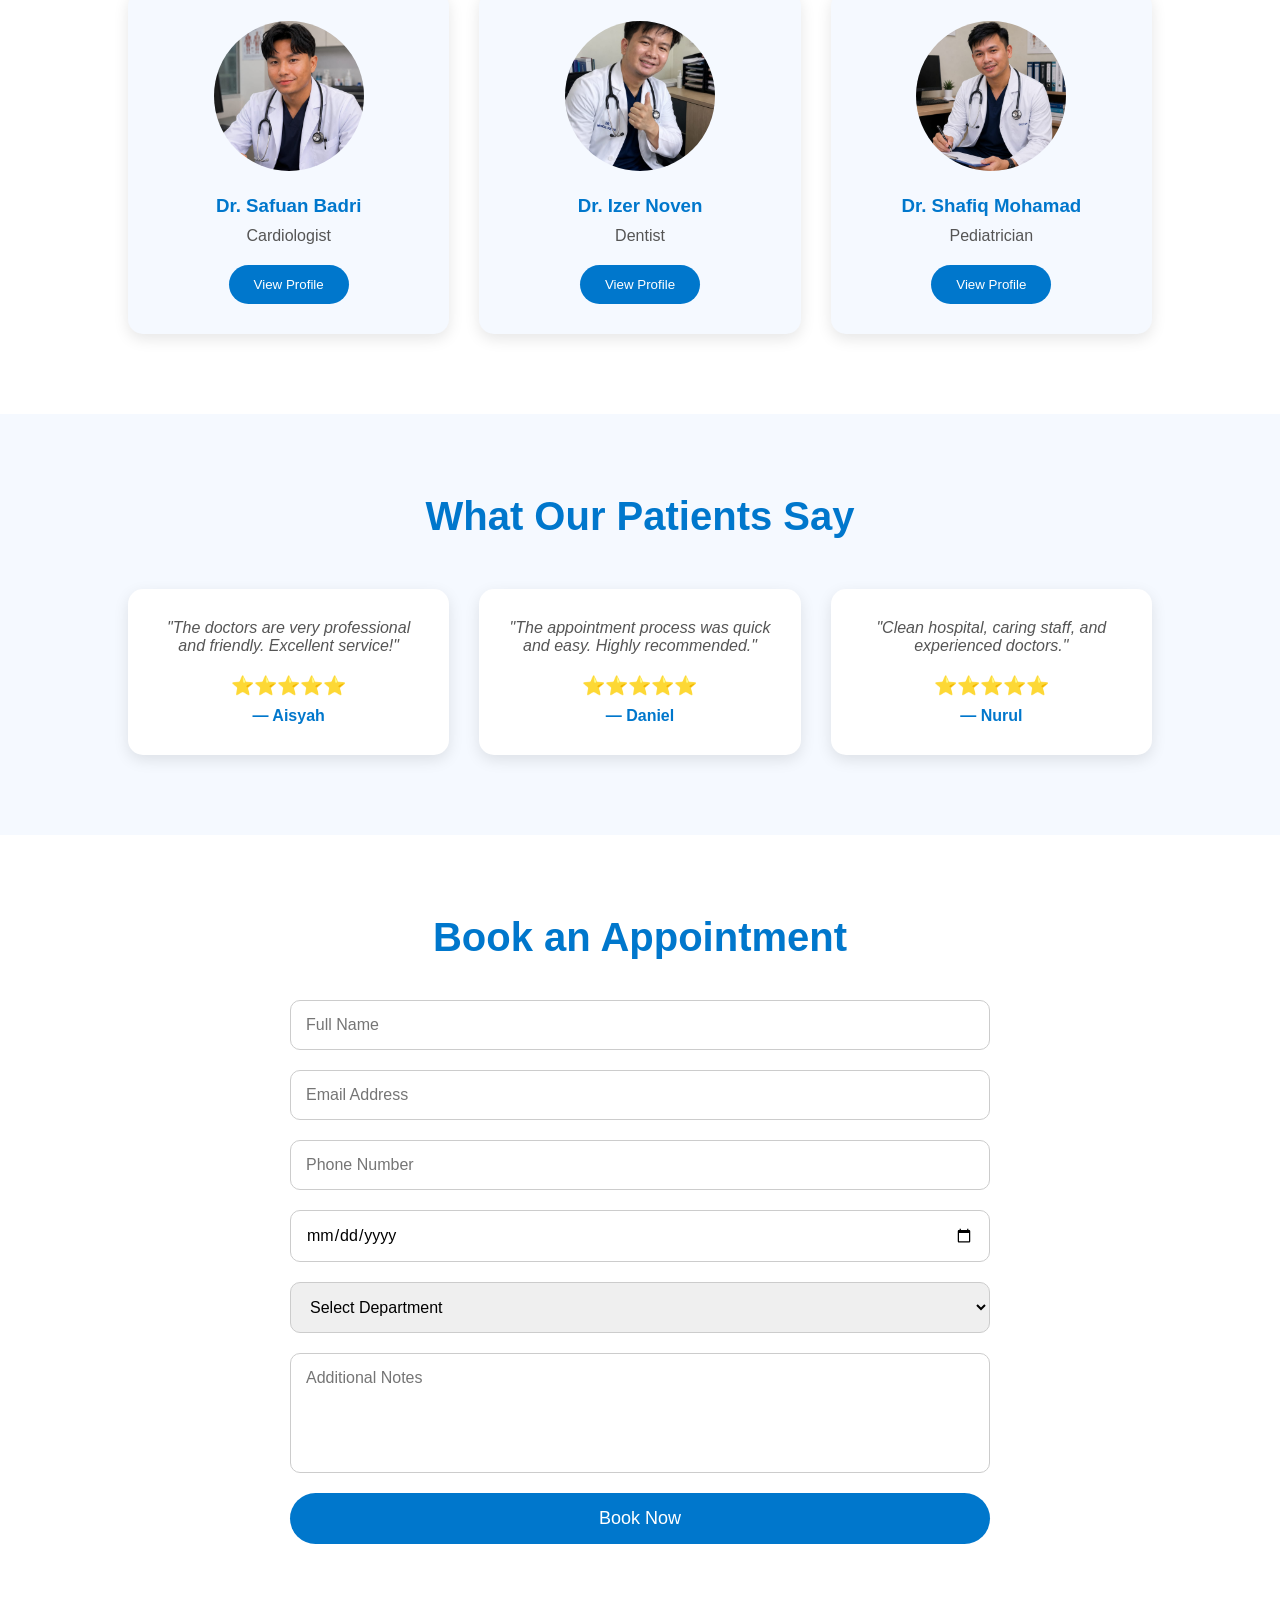
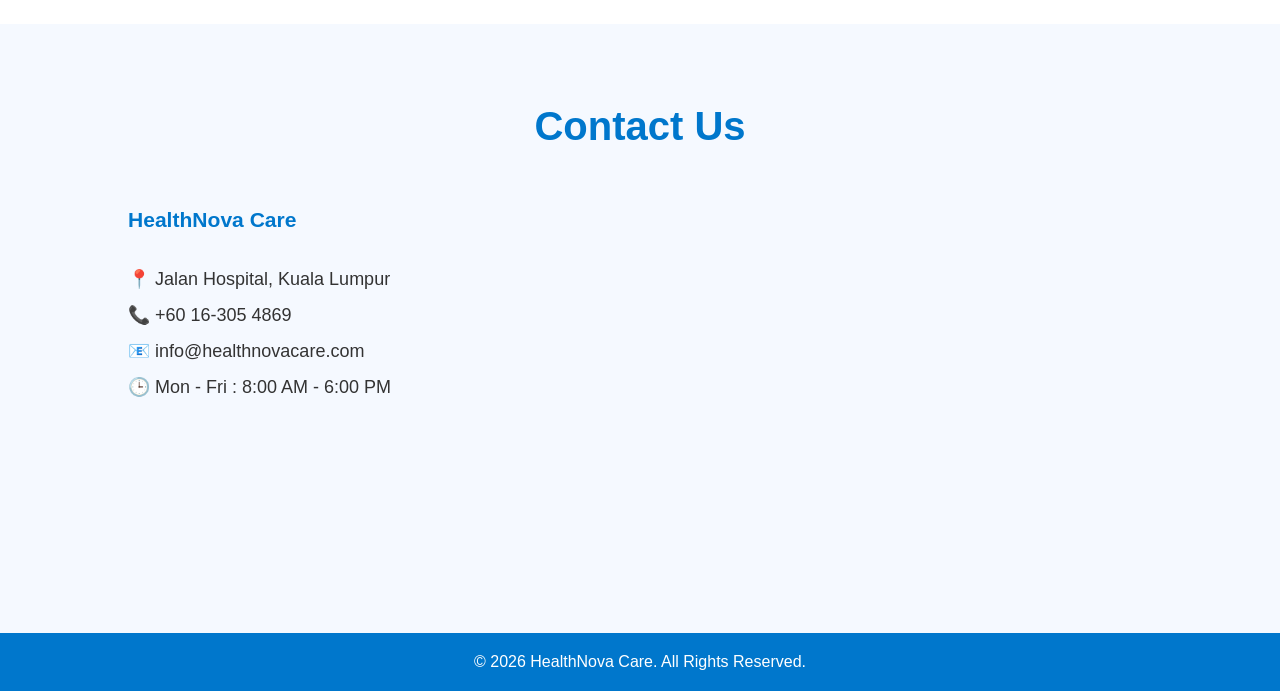
==== commit 5a86655d: "Add Dental page" ====
--- a/index.html
+++ b/index.html
@@ -62,10 +62,12 @@
     </div>
 </a>
 
-        <div class="service-card">
+        <a href="dental.html" style="text-decoration:none;color:inherit;">
+<div class="service-card">
             <h3>🦷 Dental Care</h3>
             <p>Modern dental treatment for children and adults.</p>
         </div>
+        </a>
 
         <div class="service-card">
             <h3>🚑 Emergency</h3>
--- a/css/style.css
+++ b/css/style.css
@@ -390,4 +390,14 @@
 
 .testimonial-card h4{
     color:#0077cc;
+}
+.doctor-img{
+    width:250px;
+    height:250px;
+    border-radius:50%;
+    object-fit:cover;
+    margin:30px auto;
+    display:block;
+    border:6px solid white;
+    box-shadow:0 10px 25px rgba(0,0,0,0.2);
 }
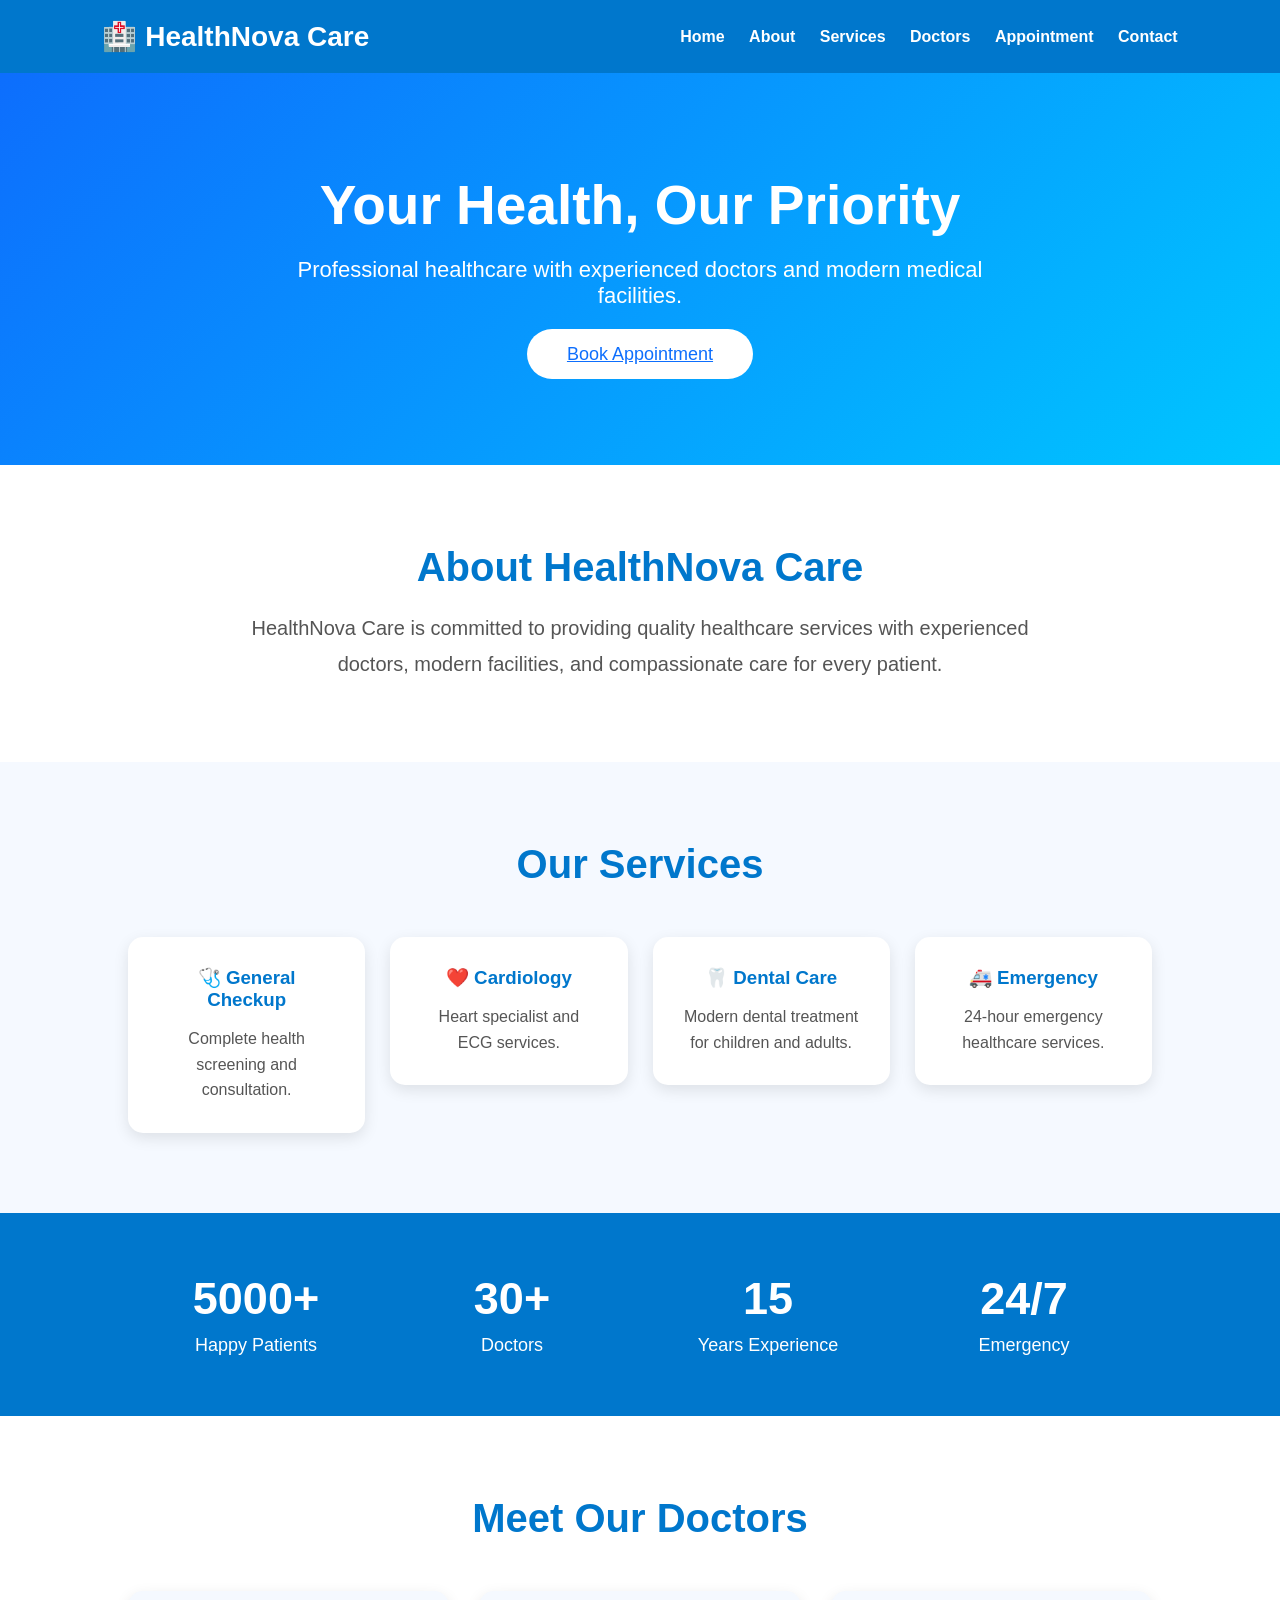
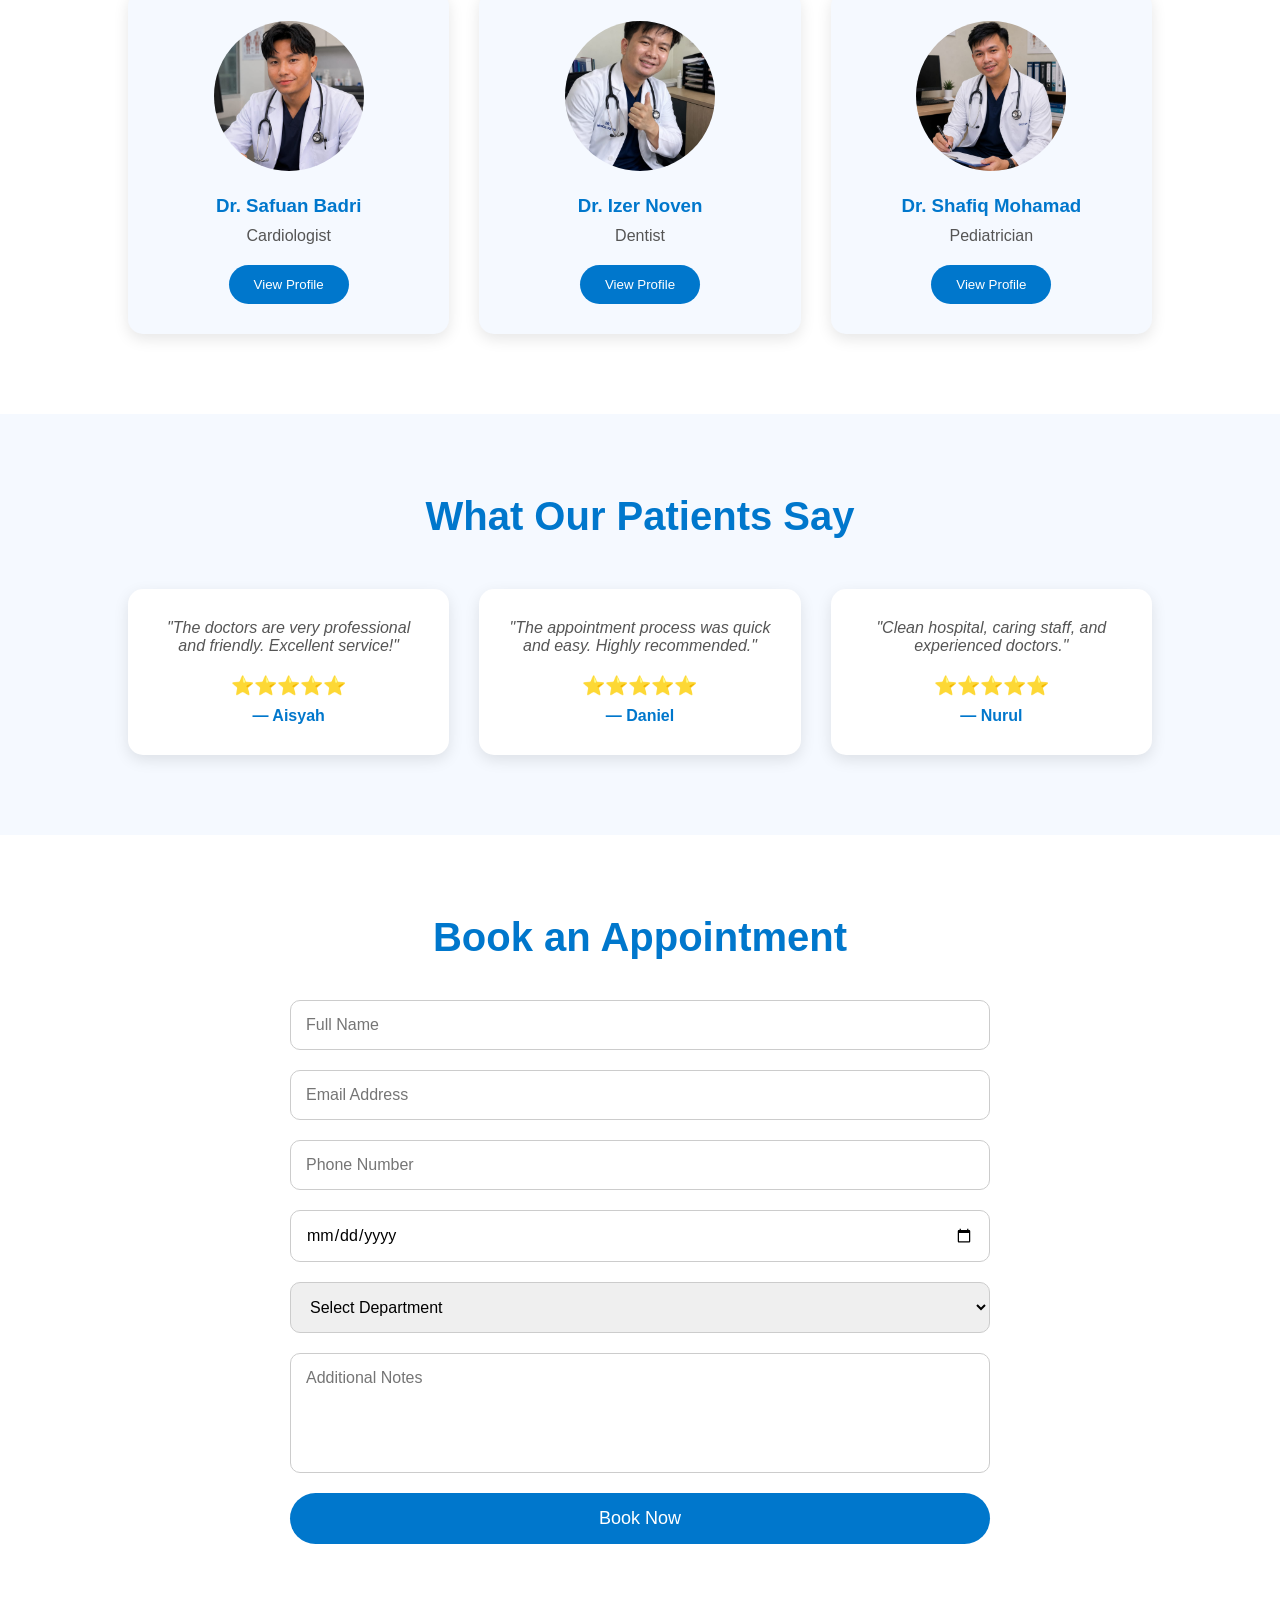
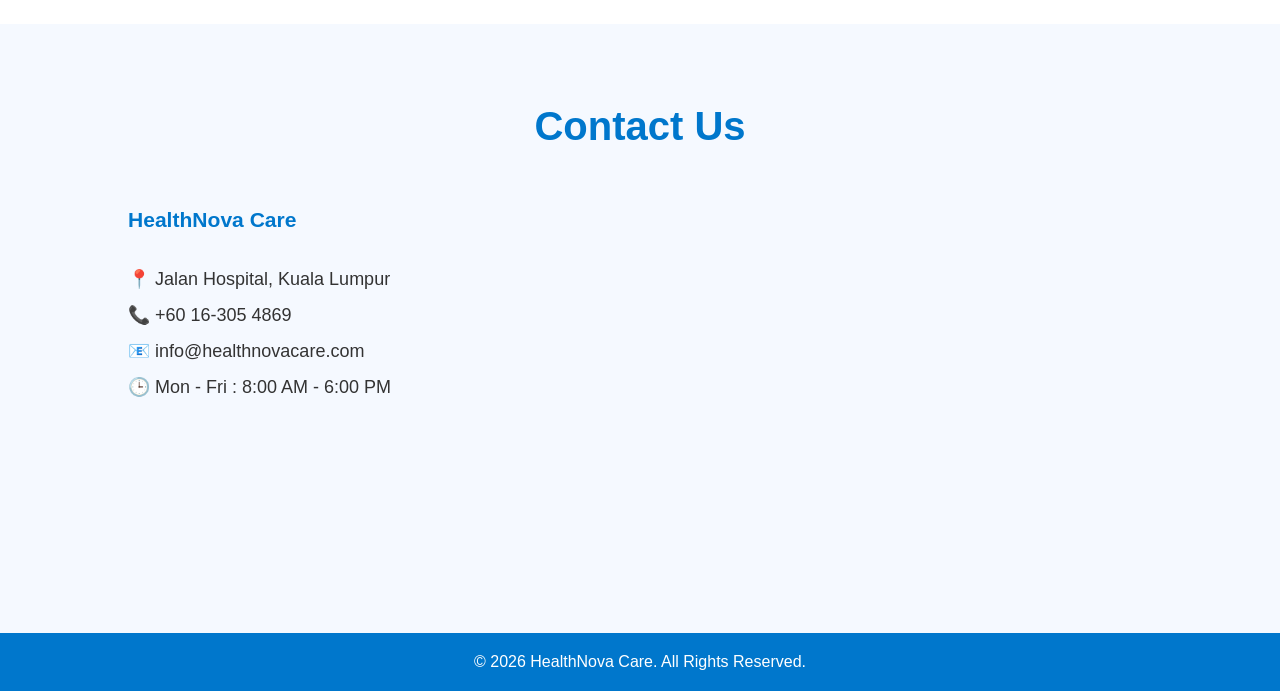
==== commit 9cf8da47: "Add general and emergency pages" ====
--- a/index.html
+++ b/index.html
@@ -50,10 +50,12 @@
 
     <div class="service-container">
 
-        <div class="service-card">
-            <h3>🩺 General Checkup</h3>
-            <p>Complete health screening and consultation.</p>
-        </div>
+        <a href="general.html" style="text-decoration:none; color:inherit;">
+    <div class="service-card">
+        <h3>🩺 General Checkup</h3>
+        <p>Complete health screening and consultation.</p>
+    </div>
+</a>
 
         <a href="cardiology.html" style="text-decoration: none; color: inherit;">
     <div class="service-card">
@@ -69,10 +71,12 @@
         </div>
         </a>
 
-        <div class="service-card">
-            <h3>🚑 Emergency</h3>
-            <p>24-hour emergency healthcare services.</p>
-        </div>
+        <a href="emergency.html" style="text-decoration:none; color:inherit;">
+    <div class="service-card">
+        <h3>🚑 Emergency</h3>
+        <p>24-hour emergency healthcare services.</p>
+    </div>
+</a>
 
     </div>
 
